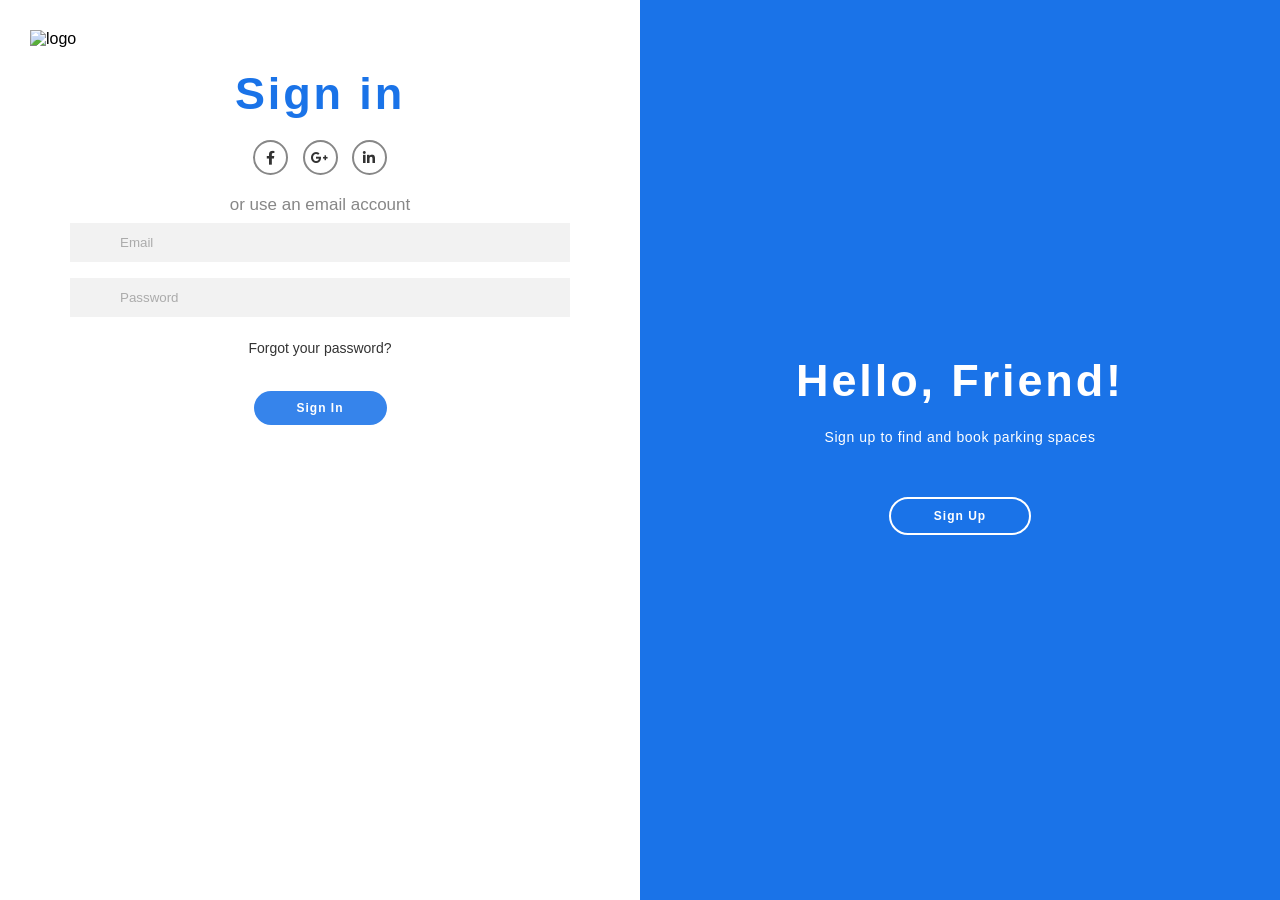
==== loginsignup.html @ 3ba1b2af "Merge pull request #2 from faruq2/test-branch Test branch" ====
<!DOCTYPE html>
<html lang="en">
  <head>
    <meta charset="UTF-8" />
    <meta name="viewport" content="width=device-width, initial-scale=1.0" />
    <meta http-equiv="X-UA-Compatible" content="ie=edge" />
    <link
      rel="stylesheet"
      href="https://cdnjs.cloudflare.com/ajax/libs/font-awesome/5.11.2/css/all.min.css"
    />
    <link rel="stylesheet" href="CSS/loginsingup.css" />
    <title>Login/Signup</title>
  </head>
  <body>
    <div class="container" id="container">
      <div class="form-container sign-up-container" id="sign-up-container1">
          <div class="logo-container3">
              <img class="logo" src="https://res.cloudinary.com/charlene04/image/upload/v1572024832/logo_fd3kfo.png" alt="logo">
          </div>
        <form action="#" create-account-form>
          <h1 class="blue">Create Account</h1>
          <div class="social-container">
            <a href="#" class="social"><i class="fab fa-facebook-f"></i></a>
            <a href="#" class="social"><i class="fab fa-google-plus-g"></i></a>
            <a href="#" class="social"><i class="fab fa-linkedin-in"></i></a>
          </div>
          <span>or use your email for registration</span>
          <input type="text" placeholder="Name" />
          <input type="email" placeholder="Email" />
          <input type="password" placeholder="Password" />
          <button class="sign-up-btn">Sign Up</button>
          <span sign-in-link>Already have an account? <a id="sign-in-link" href="#">Sign In</a></span>
        </form>
      </div>
      <div class="form-container sign-in-container" id="sign-in-container1">
          <div class="logo-container2">
              <img class="logo" src="https://res.cloudinary.com/charlene04/image/upload/v1572024832/logo_fd3kfo.png" alt="logo">
          </div>
        <form action="#">
          <h1 class="blue">Sign in</h1>
          <div class="social-container">
            <a href="#" class="social"><i class="fab fa-facebook-f"></i></a>
            <a href="#" class="social"><i class="fab fa-google-plus-g"></i></a>
            <a href="#" class="social"><i class="fab fa-linkedin-in"></i></a>
          </div>
          <span>or use an email account</span>
          <input type="email" placeholder="Email" />
          <input type="password" placeholder="Password" />
          <a href="#">Forgot your password?</a>
          <button  class="sign-in-btn">Sign In</button>
          <span sign-up-link>Don't have an account yet? <a id="sign-up-link" href="#">Sign Up</a></span>
        </form>
      </div>
      <div class="overlay-container">
        <div class="overlay">
          <div class="overlay-panel overlay-left">
              <div class="logo-container1">
                  <img class="logo" src="https://res.cloudinary.com/charlene04/image/upload/v1572024832/logo_fd3kfo.png" alt="logo">
              </div>
            <h1>Welcome Back!</h1>
            <p>
                Login to your account to book a parking space with ease
            </p>
            <button class="ghost" id="signIn">Sign In</button>

          </div>
          <div class="overlay-panel overlay-right">
            <h1>Hello, Friend!</h1>
            <p>Sign up to find and book parking spaces</p>
            <button class="ghost" id="signUp">Sign Up</button>
          </div>
        </div>
      </div>
    </div>
  </body>
  <script src="JS/loginsignup.js"></script>
</html>
---- CSS/loginsingup.css ----
* {
  box-sizing: border-box;
  font-family: "poppins", sans-serif;
}
html, body{
  height: 100%;
  min-height: 100%;
  width: 100%;
}
body {
  margin: 0;
  display: flex;
  justify-content: center;
  align-items: center;
  flex-direction: column;
  font-family: "poppins", sans-serif;
  
}

h1 {
  font-weight: bolder;
  font-size: 45px;
  margin: 0;
  letter-spacing: 0.064em;
}
h1.blue{
  color: #1A73E8;
}

h2 {
  text-align: center;
}

p {
  font-size: 14px;
  font-weight: 100;
  line-height: 20px;
  letter-spacing: 0.04em;
  margin: 20px 0 30px;
}

span {
  font-size: 17px;
  color:  #878787;
}

a {
  color: #333;
  font-size: 14px;
  text-decoration: none;
  margin: 15px 0;
}
.logo-container2 {
  padding: 30px 0 20px 30px;
}
.logo-container3{
  display: none;
  padding: 30px 0 0 30px;
}
img.logo{
  width: 20%;
}

.logo-container1 img {
  top: 0;
  position: absolute;
  margin-top: 30px;
  left: 30px;
}


button {
  border-radius: 20px;
  border: 2px solid #fff;
  background-color: #3684EB;
  color: #ffffff;
  font-size: 12px;
  font-weight: bold;
  padding: 10px 43px;
  letter-spacing: 1px;
  margin-top: 20px;
  margin-bottom: 10px;
  transition: transform 80ms ease-in;
}
.sign-in-btn, .sign-up-btn{
  border: none;
}

button:active {
  transform: scale(0.95);
}

button:focus {
  outline: none;
}

button.ghost {
  background-color: transparent;
  border-color: #ffffff;
}

form {
  background-color: #ffffff;
  display: flex;
  align-items: center;
  justify-content: normal;
  flex-direction: column;
  padding: 0 70px;
  height: 100%;
  text-align: center;
}

input {
  background-color:rgba(51, 51, 51, 0.1);
  border: none;
  padding: 12px 15px;
  margin: 8px 0;
  width: 100%;
  padding-left: 50px;
}

.container {
  background-color: #fff;
  position: relative;
  width: 100%;
  max-width: 100%;
  overflow: hidden;
  height: 100vh;
  
}

div.form-container.sign-up-container, div.form-container.sign-in-container {
  position: absolute;
  top: 0;
  height: 100%;
  transition: all 0.6s ease-in-out;
}

.sign-in-container {
  left: 0;
  width: 50%;
  z-index: 2;
}

.container.right-panel-active .sign-in-container {
  transform: translateX(100%);
}

.sign-up-container {
  left: 0;
  width: 50%;
  opacity: 0;
  z-index: 1;

}
[create-account-form]{
  padding-top: 80px;
}

.container.right-panel-active .sign-up-container {
  transform: translateX(100%);
  opacity: 1;
  z-index: 5;
  animation: show 0.6s ease-in;
}

@keyframes show {
  0%,
  49.99% {
    opacity: 0;
    z-index: 1;
  }

  50%,
  100% {
    opacity: 1;
    z-index: 5;
  }
}
/*THE INTERACTION CAN BETWEAKED FROM HERE*/
.overlay-container {
  position: absolute;
  top: 0;
  left: 50%;
  width: 50%;
  height: 100%;
  overflow: hidden;
  transition: transform 0.7s ease-in-out;
  z-index: 100;
}
/*===================================================*/
.container.right-panel-active .overlay-container {
  transform: translateX(-100%);
}

.overlay {
  background: #1A73E8;
  background-repeat: no-repeat;
  background-size: cover;
  background-position: 0 0;
  color: #ffffff;
  position: relative;
  left: -100%;
  height: 100%;
  width: 200%;
  transform: translateX(0);
  transition: transform 0.6s ease-in-out;
}

.container.right-panel-active .overlay {
  transform: translateX(50%);
}

.overlay-panel {
  position: absolute;
  display: flex;
  align-items: center;
  justify-content: center;
  flex-direction: column;
  padding: 0 40px;
  text-align: center;
  top: 0;
  height: 100%;
  width: 50%;
  transform: translateX(0);
  transition: transform 0.6s ease-in-out;
}

.overlay-left {
  transform: translateX(-20%);
}

.container.right-panel-active .overlay-left {
  transform: translateX(0);
}

.overlay-right {
  right: 0;
  transform: translateX(0);
}

.container.right-panel-active .overlay-right {
  transform: translateX(20%);
}

.social-container {
  margin: 20px 0;
}

.social-container a {
  border: 2px solid #878787;
  border-radius: 50%;
  display: inline-flex;
  justify-content: center;
  align-items: center;
  margin: 0 5px;
  height: 35px;
  width: 35px;
}
[sign-up-link], [sign-in-link]{
  display: none;
  margin-top: 20px;
  padding-bottom: 10px;
}

.logo-container3{
  display: none;
}
input[type="text"]{
  background-image: url("https://res.cloudinary.com/charlene04/image/upload/v1568850145/user-png-icon-account-human-person-user-icon-512_fyj9pt.png");
  background-size: 20px;
  background-repeat: no-repeat;
  background-position: 10px center;
  opacity: 0.6;
}

input[type="password"]{
  background-image: url("https://res.cloudinary.com/charlene04/image/upload/v1572057445/images_8_oafmud.jpg");
  background-size: 20px;
  background-repeat: no-repeat;
  background-position: 10px center;
  opacity: 0.6;

}

input[type="email"]{
  opacity: 0.6;
  background-size: 20px;
  background-repeat: no-repeat;
  background-position: 10px center;
  background-image: url("https://res.cloudinary.com/charlene04/image/upload/v1568850219/Message-Email-Mail-ICon-PNG-715x657_rgwabz.png")
}
@media screen and (max-height: 470px) {
  .sign-up-container, .sign-in-container {
    overflow: auto;
  }
}
@media screen and (max-width: 800px) {
  form {
  padding: 0 40px;
  }
}
@media screen and (max-width: 580px) {
  [create-account-form]{
    padding-top: 5px;
    
  }

  button{
    margin-bottom: 0;
  }
  h1{
    font-size: 35px;
  }
  .form-container {
  height: 70%;
  }
[sign-up-link], [sign-in-link]{
  display: block;
}
.container{
  width: 100%;
}
.logo-container3{
  padding-bottom: 20px;
  display: block;
}
.sign-in-container {
  width: 100%;
  display: block;
}
.container.right-panel-active .sign-up-container {
   transform: translateX(0);
}
.container.right-panel-active .sign-in-container {
  transform: translateX(0);
}
.sign-up-container{
  display: block;
  width: 100%;
  transform: translateX(0);
}

.overlay-container{
  display: none;
}
form {
 justify-content: normal;
  }

}
@media screen and (max-width: 320px) {
  form {
  padding: 0 20px;
  }
}
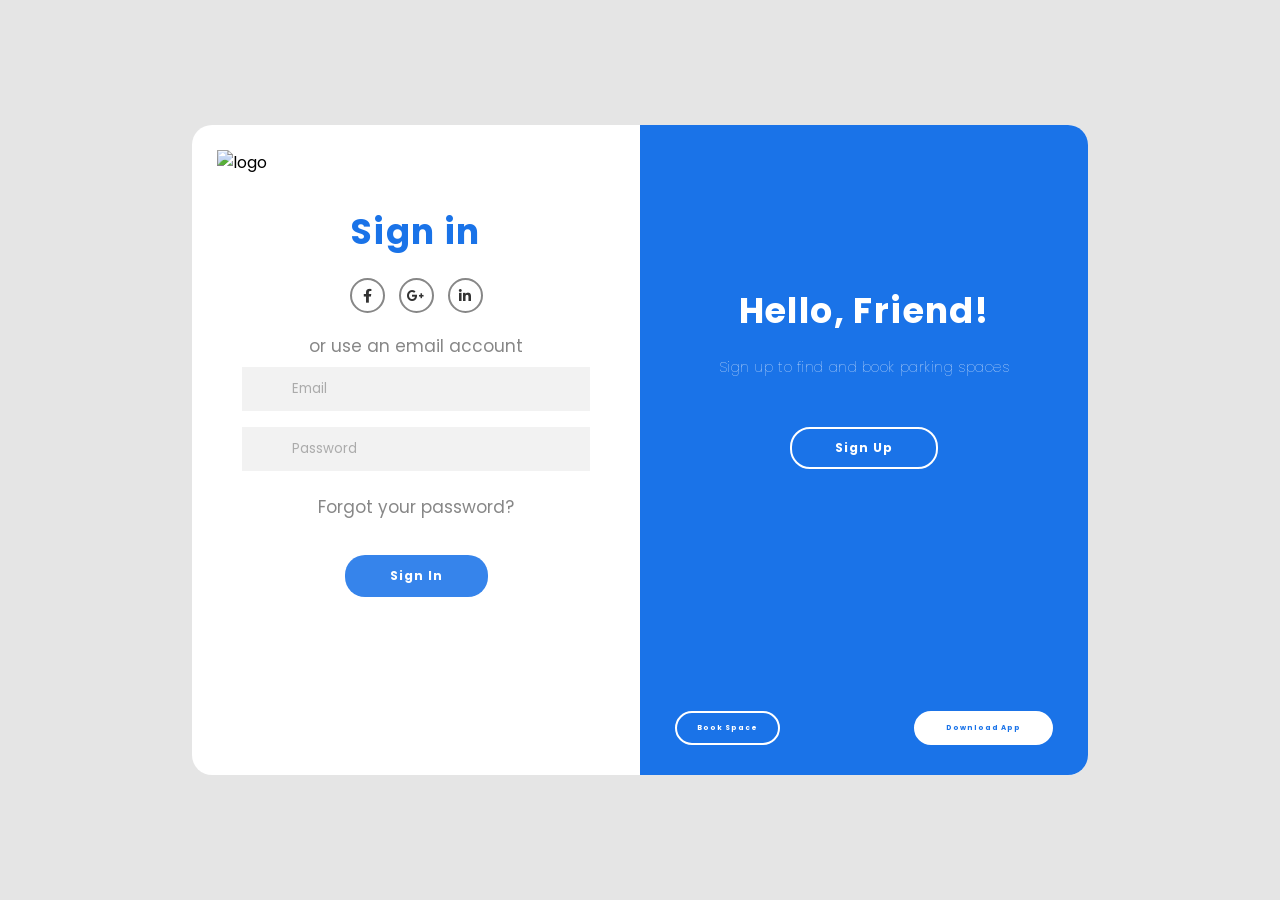
==== commit c4fd1de6: "Merge pull request #12 from faruq2/test-branch Test branch" ====
--- a/loginsignup.html
+++ b/loginsignup.html
@@ -8,8 +8,8 @@
       rel="stylesheet"
       href="https://cdnjs.cloudflare.com/ajax/libs/font-awesome/5.11.2/css/all.min.css"
     />
-    <link rel="stylesheet" href="CSS/loginsingup.css" />
-    <title>Login/Signup</title>
+    <link rel="stylesheet" href="CSS/loginsignup.css" />
+    <title>User Login/Signup</title>
   </head>
   <body>
     <div class="container" id="container">
@@ -17,7 +17,11 @@
           <div class="logo-container3">
               <img class="logo" src="https://res.cloudinary.com/charlene04/image/upload/v1572024832/logo_fd3kfo.png" alt="logo">
           </div>
-        <form action="#" create-account-form>
+          <div class="ghost-header">
+              <h1>Hello, Friend!</h1>
+              <p>Sign up to find and book parking spaces</p>
+          </div>
+        <form action="#" name="RegForm" onsubmit="return checkForm()" create-account-form>
           <h1 class="blue">Create Account</h1>
           <div class="social-container">
             <a href="#" class="social"><i class="fab fa-facebook-f"></i></a>
@@ -25,18 +29,35 @@
             <a href="#" class="social"><i class="fab fa-linkedin-in"></i></a>
           </div>
           <span>or use your email for registration</span>
-          <input type="text" placeholder="Name" />
-          <input type="email" placeholder="Email" />
-          <input type="password" placeholder="Password" />
-          <button class="sign-up-btn">Sign Up</button>
+          <input type="text" placeholder="Name" name="username"/>
+          <input type="email" placeholder="Email" name="email" required/>
+          <input type="password" placeholder="Password" name="pword"/>
+          <button type="submit" class="sign-up-btn">Sign Up</button>
           <span sign-in-link>Already have an account? <a id="sign-in-link" href="#">Sign In</a></span>
         </form>
+          <div class="btns">  
+              <div class="redirect-btns2">
+                <div>
+                  <button>Book Space</button>
+                </div>
+              <div class="space"></div>
+              <div>
+                  <button>Download App</button>
+              </div>
+            </div>
+          </div>
       </div>
       <div class="form-container sign-in-container" id="sign-in-container1">
           <div class="logo-container2">
               <img class="logo" src="https://res.cloudinary.com/charlene04/image/upload/v1572024832/logo_fd3kfo.png" alt="logo">
           </div>
-        <form action="#">
+          <div class="ghost-header">
+              <h1>Welcome Back!</h1>
+              <p>
+                  Login to your account to book a parking space with ease
+              </p>
+          </div>
+        <form action="#" sign-in-form>
           <h1 class="blue">Sign in</h1>
           <div class="social-container">
             <a href="#" class="social"><i class="fab fa-facebook-f"></i></a>
@@ -44,30 +65,63 @@
             <a href="#" class="social"><i class="fab fa-linkedin-in"></i></a>
           </div>
           <span>or use an email account</span>
-          <input type="email" placeholder="Email" />
-          <input type="password" placeholder="Password" />
-          <a href="#">Forgot your password?</a>
+          <input type="email" placeholder="Email" name="email" required/>
+          <input type="password" placeholder="Password" name="pword" required/>
+          <a href="#" id="forgot-pword">Forgot your password?</a>
           <button  class="sign-in-btn">Sign In</button>
           <span sign-up-link>Don't have an account yet? <a id="sign-up-link" href="#">Sign Up</a></span>
         </form>
+          <div class="btns"> 
+              <div class="redirect-btns2">
+              <div>
+                  <button>Book Space</button>
+              </div>
+              <div class="space"></div>
+              <div>
+                  <button>Download App</button>
+              </div>
+            </div>
+          </div>
       </div>
       <div class="overlay-container">
         <div class="overlay">
           <div class="overlay-panel overlay-left">
               <div class="logo-container1">
-                  <img class="logo" src="https://res.cloudinary.com/charlene04/image/upload/v1572024832/logo_fd3kfo.png" alt="logo">
+                  <img class="logo" src="https://res.cloudinary.com/charlene04/image/upload/v1572288730/white_logo-1_uihtaf.svg" alt="logo">
               </div>
-            <h1>Welcome Back!</h1>
-            <p>
-                Login to your account to book a parking space with ease
-            </p>
-            <button class="ghost" id="signIn">Sign In</button>
+              <div class="salutation-overlay">
+                  <h1>Welcome Back!</h1>
+                  <p>
+                      Login to your account to book a parking space with ease
+                  </p>
+                  <button class="ghost" id="signIn">Sign In</button>
+              </div>
+            <div class="redirect-btns">
+              <div>
+                  <button>Book Space</button>
+              </div>
+              <div class="space"></div>
+              <div>
+                  <button>Download App</button>
+              </div>
+            </div>
 
           </div>
           <div class="overlay-panel overlay-right">
-            <h1>Hello, Friend!</h1>
-            <p>Sign up to find and book parking spaces</p>
-            <button class="ghost" id="signUp">Sign Up</button>
+            <div class="salutation-overlay">
+                <h1>Hello, Friend!</h1>
+                <p>Sign up to find and book parking spaces</p>
+                <button class="ghost" id="signUp">Sign Up</button>
+            </div>
+            <div class="redirect-btns">
+                <div>
+                    <button>Book Space</button>
+                </div>
+                <div class="space"></div>
+                <div>
+                    <button>Download App</button>
+                </div>
+              </div>
           </div>
         </div>
       </div>
--- a/CSS/loginsignup.css
+++ b/CSS/loginsignup.css
@@ -0,0 +1,529 @@
+@import url('https://fonts.googleapis.com/css?family=Poppins');
+* {
+  box-sizing: border-box;
+  font-family: "Poppins", sans-serif;
+}
+html, body{
+  height: 100%;
+  min-height: 100%;
+  width: 100%;
+}
+body {
+  background-color:  #E5E5E5;
+  margin: 0;
+  display: flex;
+  justify-content: center;
+  align-items: center;
+  flex-direction: column;
+  font-family: "Poppins", sans-serif;
+}
+
+h1 {
+  font-weight: bolder;
+  font-size: 35px;
+  margin: 0;
+  letter-spacing: 0.04em;
+}
+h1.blue{
+  color: #1A73E8;
+}
+
+h2 {
+  text-align: center;
+}
+
+p {
+  font-size: 14px;
+  font-weight: 100;
+  line-height: 20px;
+  letter-spacing: 0.04em;
+  margin: 20px 0 30px;
+}
+
+span, #forgot-pword {
+  font-size: 17px;
+  color:  #878787;
+}
+
+#sign-up-link, #sign-in-link{
+  color: #3684EB;
+  margin: 0;
+  font-weight: bold;
+}
+
+a {
+  color: #333;
+  font-size: 14px;
+  text-decoration: none;
+  margin: 15px 0;
+}
+.logo-container2 {
+  padding: 25px 0 15px 25px;
+}
+.logo-container3{
+  display: none;
+  padding: 25px 0 0 25px;
+}
+img.logo{
+  width: 20%;
+}
+
+.logo-container1 img {
+  top: 0;
+  position: absolute;
+  margin-top: 30px;
+  left: 30px;
+}
+
+
+.sign-in-btn, .sign-up-btn{
+  border: none;
+  padding:12px 45px;
+}
+
+button:active {
+  transform: scale(0.95);
+}
+
+button:focus {
+  outline: none;
+}
+
+button.ghost {
+  background-color: transparent;
+  border-color: #ffffff;
+}
+
+form {
+  justify-content: center;
+  background-color: #ffffff;
+  display: flex;
+  align-items: center;
+  flex-direction: column;
+  padding: 0  50px 15px 50px;
+  text-align: center;
+}
+
+input {
+  background-color:rgba(51, 51, 51, 0.1);
+  border: none;
+  padding: 12px 15px;
+  margin: 8px 0;
+  width: 100%;
+  padding-left: 50px;
+}
+
+button {
+  border-radius: 20px;
+  border: 2px solid #fff;
+  background-color: #3684EB;
+  color: #ffffff;
+  font-size: 12px;
+  font-weight: bold;
+  padding: 10px 43px;
+  letter-spacing: 1px;
+  margin-top: 20px;
+  margin-bottom: 10px;
+  transition: transform 80ms ease-in;
+}
+
+.container {
+  box-shadow: 10px 10px 10px 12px 15px #000;
+  border-radius: 20px;
+  background-color: #fff;
+  position: relative;
+  width: 70%;
+  margin: auto;
+  overflow: hidden;
+  height: 80vh;
+  
+}
+
+div.form-container.sign-up-container, div.form-container.sign-in-container {
+  position: absolute;
+  top: 0;
+  height: 100%;
+  transition: all 0.6s ease-in-out;
+}
+
+.sign-in-container {
+  left: 0;
+  width: 50%;
+  z-index: 2;
+  height: 100%;
+  justify-content: center;
+}
+
+.container.right-panel-active .sign-in-container {
+  transform: translateX(100%);
+}
+
+.sign-up-container {
+  left: 0;
+  width: 50%;
+  opacity: 0;
+  z-index: 1;
+  height: 100%;
+  justify-content: center;
+
+}
+
+
+.container.right-panel-active .sign-up-container {
+  transform: translateX(100%);
+  opacity: 1;
+  z-index: 5;
+  animation: show 0.6s ease-in;
+}
+
+@keyframes show {
+  0%,
+  49.99% {
+    opacity: 0;
+    z-index: 1;
+  }
+
+  50%,
+  100% {
+    opacity: 1;
+    z-index: 5;
+  }
+}
+/*THE INTERACTION CAN BETWEAKED FROM HERE*/
+.overlay-container {
+  
+  position: absolute;
+  top: 0;
+  left: 50%;
+  width: 50%;
+  height: 100%;
+  overflow: hidden;
+  transition: transform 0.7s ease-in-out;
+  z-index: 100;
+}
+/*===================================================*/
+.container.right-panel-active .overlay-container {
+  transform: translateX(-100%);
+}
+
+.overlay {
+  background: #1A73E8;
+  background-repeat: no-repeat;
+  background-size: cover;
+  background-position: 0 0;
+  color: #ffffff;
+  position: relative;
+  left: -100%;
+  height: 100%;
+  width: 200%;
+  transform: translateX(0);
+  transition: transform 0.6s ease-in-out;
+}
+
+.container.right-panel-active .overlay {
+  transform: translateX(50%);
+}
+
+.overlay-panel {
+  position: absolute;
+  display: flex;
+  align-items: center;
+  flex-direction: column;
+  padding: 0 35px;
+  text-align: center;
+  top: 0;
+  height: 100%;
+  width: 50%;
+  transform: translateX(0);
+  transition: transform 0.6s ease-in-out;
+}
+.salutation-overlay{
+  height:35%;
+  margin: auto;
+}
+
+.overlay-left {
+  transform: translateX(-20%);
+}
+
+.container.right-panel-active .overlay-left {
+  transform: translateX(0);
+}
+
+.overlay-right {
+  right: 0;
+  transform: translateX(0);
+}
+
+.container.right-panel-active .overlay-right {
+  transform: translateX(20%);
+}
+
+.social-container {
+  margin: 20px 0;
+}
+
+.social-container a {
+  border: 2px solid #878787;
+  border-radius: 50%;
+  display: inline-flex;
+  justify-content: center;
+  align-items: center;
+  margin: 0 5px;
+  height: 35px;
+  width: 35px;
+}
+[sign-up-link], [sign-in-link]{
+  display: none;
+  margin-top: 15px;
+  padding-bottom: 10px;
+}
+
+div.btns{
+  display: none;
+  padding: 0 40px 20px 40px;
+}
+div.ghost-header{
+  padding: 0 10px;
+  display:none ;
+  text-align: center;
+  color: #1A73E8;
+}
+div.ghost-header p{
+  margin-top: 10px;
+  margin-bottom: 10px;
+}
+
+.logo-container3{
+  display: none;
+}
+input[type="text"]{
+  background-image: url("https://res.cloudinary.com/charlene04/image/upload/v1568850145/user-png-icon-account-human-person-user-icon-512_fyj9pt.png");
+  background-size: 20px;
+  background-repeat: no-repeat;
+  background-position: 10px center;
+  opacity: 0.6;
+}
+
+input[type="password"]{
+  background-image: url("https://res.cloudinary.com/charlene04/image/upload/v1572057445/images_8_oafmud.jpg");
+  background-size: 20px;
+  background-repeat: no-repeat;
+  background-position: 10px center;
+  opacity: 0.6;
+
+}
+
+input[type="email"]{
+  opacity: 0.6;
+  background-size: 20px;
+  background-repeat: no-repeat;
+  background-position: 10px center;
+  background-image: url("https://res.cloudinary.com/charlene04/image/upload/v1568850219/Message-Email-Mail-ICon-PNG-715x657_rgwabz.png")
+}
+
+
+div.redirect-btns, div.redirect-btns2{
+  margin: 20px auto 20px auto;
+  display: flex;
+  box-sizing: border-box;
+  width: 100%;
+}
+div.redirect-btns:after, div.btns div.redirect-btns2:after{
+  content: "";
+  display: table;
+  clear: both;
+}
+
+div.space{
+  width: 10%;
+}
+
+div.redirect-btns div:nth-of-type(1), div.btns div.redirect-btns2 div:nth-of-type(1){
+  text-align: left;
+  width: 45%;
+}
+div.redirect-btns div:nth-of-type(3), div.btns div.redirect-btns2 div:nth-of-type(3){
+  text-align: right;
+  width: 45%;
+}
+
+div.redirect-btns div:nth-of-type(1) button{
+  padding: 10px 20px;
+  background: transparent;
+  color: #fff;
+  font-size: 7px;
+}
+
+div.btns div.redirect-btns2 div:nth-of-type(1) button{
+  padding: 10px 20px;
+  margin-top: 5px;
+  background: transparent;
+  color: #1A73E8;
+  font-size: 7px;
+  border: 2px solid #1A73E8 ;
+}
+div.btns div.redirect-btns2 div:nth-of-type(3) button{
+  border: 2px solid #1A73E8 ;
+  padding: 10px 35px;
+  margin-top: 5px;
+  background-color: #1A73E8;
+  color: #fff;
+  font-size: 7px;
+  background-repeat: no-repeat;
+  background-size: 12%;
+  background-position: 10px center;
+  background-image: url("https://res.cloudinary.com/charlene04/image/upload/v1572311685/play-store-icon-png-7_wbt0ic.png");
+}
+
+div.redirect-btns div:nth-of-type(3) button{
+  padding: 10px 30px;
+  background: white;
+  color:#1A73E8 ;
+  font-size: 7px;
+  align-items: flex-end;
+  background-repeat: no-repeat;
+  background-size: 15%;
+  background-position: 7px center;
+  background-image: url("https://res.cloudinary.com/charlene04/image/upload/v1572311685/play-store-icon-png-7_wbt0ic.png");
+}
+
+
+[create-account-form]{
+  height: inherit;
+}
+
+[sign-in-form]{
+  margin-top:15px;
+}
+
+@media screen and (max-height: 550px), (max-width:430px) {
+  .container {
+    overflow: auto;
+  }
+  [create-account-form]{
+    height: min-content;
+  }
+}
+@media screen and (max-width: 1000px) {
+  form {
+  padding: 0 40px;
+  }
+ 
+}
+
+/*========================================*/
+@media screen and (max-width: 1200px) {
+  .container{
+    width: 80%;
+  }
+}
+@media screen and (max-width: 1000px) {
+  .container{
+    width: 90%;
+  }
+}
+
+@media screen and (max-width: 775px) {
+  .container{
+    width:100% ;
+  }
+}
+@media screen and (max-height: 600px) {
+  .container{
+    height: 100%;
+    border-radius: 0;
+  } 
+}
+
+@media screen and (min-height: 700px) {
+  
+  .container{
+    height: 650px;
+  } 
+}
+
+@media screen and (min-width: 1500px) {
+  .container{
+    width: 1100px;
+  } 
+}
+/*=======================================*/
+
+
+
+@media screen and (max-height:450px), (max-width: 770px) {
+  div.logo-container1, div.logo-container2, div.logo-container3{
+    padding-left: 10px;
+    padding-top: 10px;
+  }
+  img.logo{
+    width: 15%;
+  }
+}
+@media screen and (max-height:450px), (max-width: 700px) {
+  input{
+    box-shadow: 2px 2px rgba(0, 0, 0, 0.4);
+  }
+  [create-account-form]{
+    height: min-content;
+  }
+  .container{
+    background-color: #E5E5E5;
+    height: 100vh;
+    border-radius: 0;   
+  }
+  button{
+    margin-bottom: 0;
+  }
+  h1.blue{
+    display: none;
+  }
+  
+[sign-up-link], [sign-in-link], div.btns, div.ghost-header{
+  display: block;
+}
+
+.logo-container3{
+  padding-bottom: 15px;
+  display: block;
+}
+.sign-in-container {
+  width: 100%;
+  display: block;
+}
+.container.right-panel-active .sign-up-container {
+   transform: translateX(0);
+}
+.container.right-panel-active .sign-in-container {
+  transform: translateX(0);
+}
+.sign-up-container{
+  display: block;
+  width: 100%;
+  transform: translateX(0);
+}
+
+
+.overlay-container{
+  display: none;
+}
+form {
+  box-shadow: 2px 2px 2px rgba(0, 0, 0, 0.3);
+  border-radius: 7px;
+  padding-bottom: 10px;
+  margin-left: 10px;
+  margin-right: 10px;
+ justify-content: normal;
+  }
+
+div.btns{
+  padding: 0 20px;
+}
+}
+
+@media screen and (max-width: 400px) {
+  form {
+  padding: 0 10px 10px 10px;
+  }
+}
